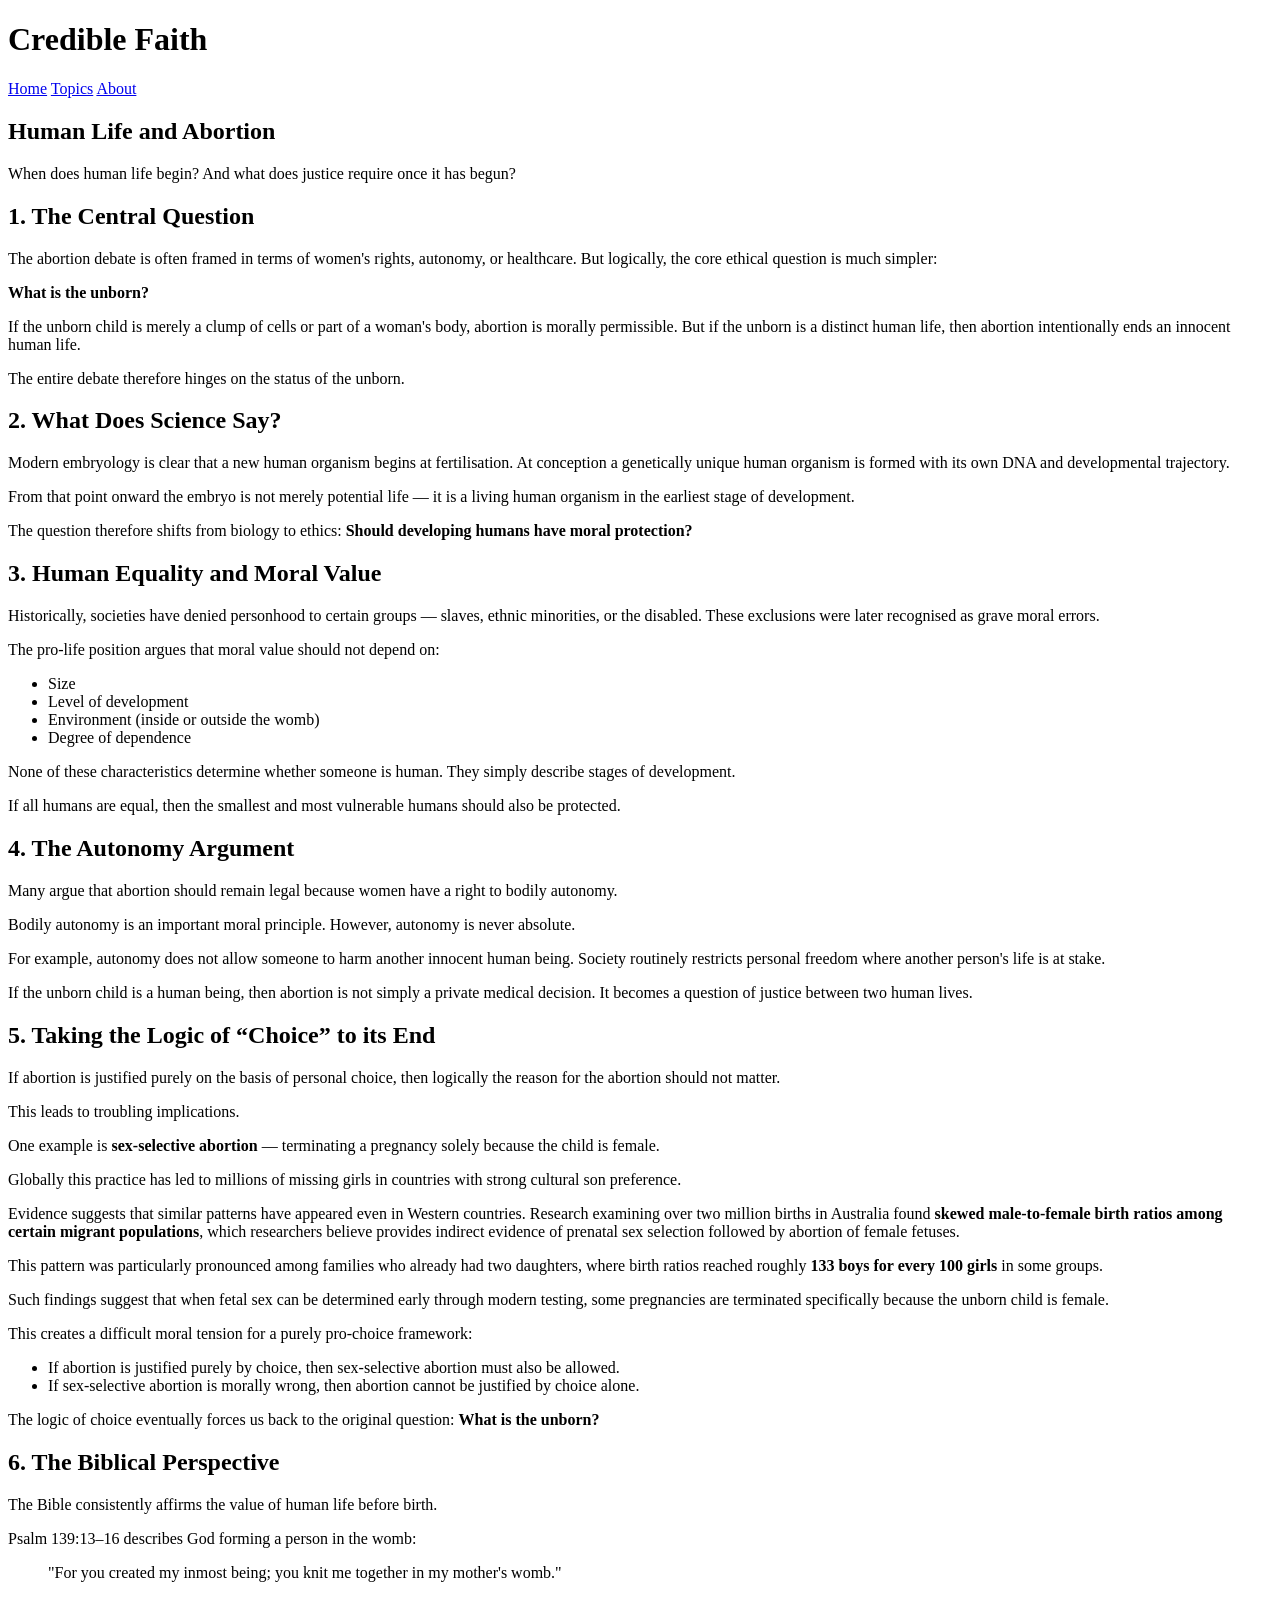
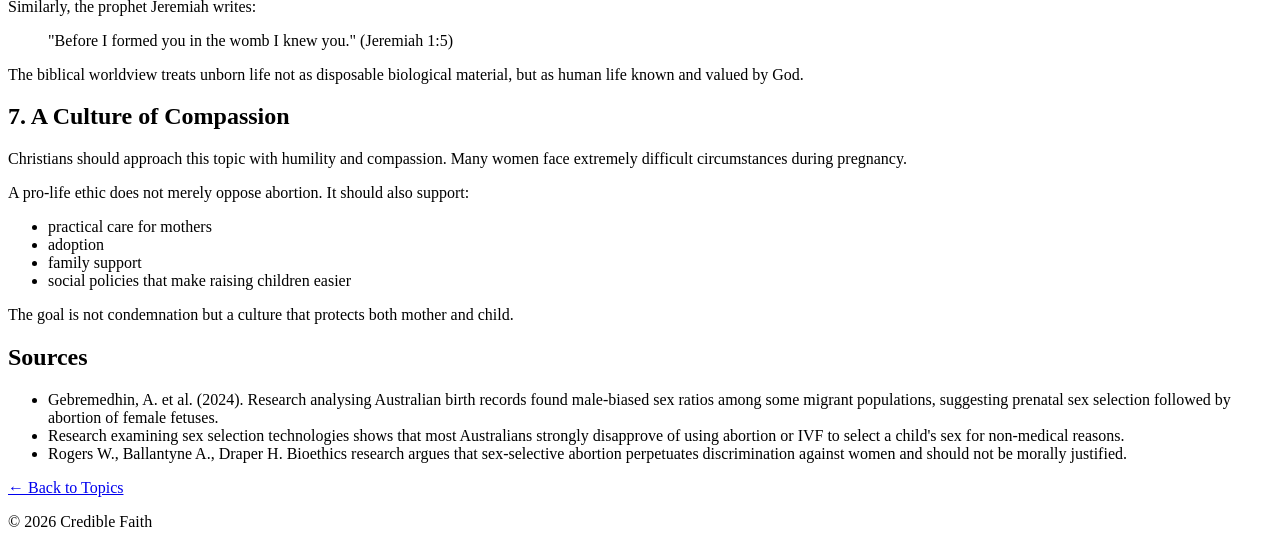
==== abortion.html @ 1b99ad3c "Create abortion.html" ====
<!doctype html>
<html lang="en">
<head>
  <meta charset="utf-8" />
  <meta name="viewport" content="width=device-width, initial-scale=1" />
  <title>Human Life and Abortion | Credible Faith</title>
  <meta name="description" content="A biblical and logical exploration of the ethics of abortion and the value of human life." />
  <link rel="stylesheet" href="../styles.css" />
</head>

<body>

<header class="site-header">
  <div class="container">
    <h1>Credible Faith</h1>
    <nav>
      <a href="../index.html">Home</a>
      <a href="../topics.html">Topics</a>
      <a href="../about.html">About</a>
    </nav>
  </div>
</header>

<section class="topic-hero">
  <div class="container">
    <h1>Human Life and Abortion</h1>
    <p>When does human life begin? And what does justice require once it has begun?</p>
  </div>
</section>

<section class="topic-content">
  <div class="container">

<h2>1. The Central Question</h2>

<p>
The abortion debate is often framed in terms of women's rights, autonomy, or healthcare.  
But logically, the core ethical question is much simpler:
</p>

<p><strong>What is the unborn?</strong></p>

<p>
If the unborn child is merely a clump of cells or part of a woman's body, abortion is morally permissible.  
But if the unborn is a distinct human life, then abortion intentionally ends an innocent human life.
</p>

<p>
The entire debate therefore hinges on the status of the unborn.
</p>


<h2>2. What Does Science Say?</h2>

<p>
Modern embryology is clear that a new human organism begins at fertilisation.
At conception a genetically unique human organism is formed with its own DNA and developmental trajectory.
</p>

<p>
From that point onward the embryo is not merely potential life — it is a living human organism in the earliest stage of development.
</p>

<p>
The question therefore shifts from biology to ethics:
<strong>Should developing humans have moral protection?</strong>
</p>


<h2>3. Human Equality and Moral Value</h2>

<p>
Historically, societies have denied personhood to certain groups — slaves, ethnic minorities, or the disabled.
These exclusions were later recognised as grave moral errors.
</p>

<p>
The pro-life position argues that moral value should not depend on:
</p>

<ul>
<li>Size</li>
<li>Level of development</li>
<li>Environment (inside or outside the womb)</li>
<li>Degree of dependence</li>
</ul>

<p>
None of these characteristics determine whether someone is human.
They simply describe stages of development.
</p>

<p>
If all humans are equal, then the smallest and most vulnerable humans should also be protected.
</p>


<h2>4. The Autonomy Argument</h2>

<p>
Many argue that abortion should remain legal because women have a right to bodily autonomy.
</p>

<p>
Bodily autonomy is an important moral principle.
However, autonomy is never absolute.
</p>

<p>
For example, autonomy does not allow someone to harm another innocent human being.
Society routinely restricts personal freedom where another person's life is at stake.
</p>

<p>
If the unborn child is a human being, then abortion is not simply a private medical decision.
It becomes a question of justice between two human lives.
</p>


<h2>5. Taking the Logic of “Choice” to its End</h2>

<p>
If abortion is justified purely on the basis of personal choice,
then logically the reason for the abortion should not matter.
</p>

<p>
This leads to troubling implications.
</p>

<p>
One example is <strong>sex-selective abortion</strong> — terminating a pregnancy solely because the child is female.
</p>

<p>
Globally this practice has led to millions of missing girls in countries with strong cultural son preference.
</p>

<p>
Evidence suggests that similar patterns have appeared even in Western countries.
Research examining over two million births in Australia found
<strong>skewed male-to-female birth ratios among certain migrant populations</strong>,
which researchers believe provides indirect evidence of prenatal sex selection followed by abortion of female fetuses.
</p>

<p>
This pattern was particularly pronounced among families who already had two daughters,
where birth ratios reached roughly <strong>133 boys for every 100 girls</strong> in some groups.
</p>

<p>
Such findings suggest that when fetal sex can be determined early through modern testing,
some pregnancies are terminated specifically because the unborn child is female.
</p>

<p>
This creates a difficult moral tension for a purely pro-choice framework:
</p>

<ul>
<li>If abortion is justified purely by choice, then sex-selective abortion must also be allowed.</li>
<li>If sex-selective abortion is morally wrong, then abortion cannot be justified by choice alone.</li>
</ul>

<p>
The logic of choice eventually forces us back to the original question:
<strong>What is the unborn?</strong>
</p>


<h2>6. The Biblical Perspective</h2>

<p>
The Bible consistently affirms the value of human life before birth.
</p>

<p>
Psalm 139:13–16 describes God forming a person in the womb:</p>

<blockquote>
"For you created my inmost being; you knit me together in my mother's womb."
</blockquote>

<p>
Similarly, the prophet Jeremiah writes:</p>

<blockquote>
"Before I formed you in the womb I knew you." (Jeremiah 1:5)
</blockquote>

<p>
The biblical worldview treats unborn life not as disposable biological material,
but as human life known and valued by God.
</p>


<h2>7. A Culture of Compassion</h2>

<p>
Christians should approach this topic with humility and compassion.
Many women face extremely difficult circumstances during pregnancy.
</p>

<p>
A pro-life ethic does not merely oppose abortion.
It should also support:
</p>

<ul>
<li>practical care for mothers</li>
<li>adoption</li>
<li>family support</li>
<li>social policies that make raising children easier</li>
</ul>

<p>
The goal is not condemnation but a culture that protects both mother and child.
</p>


<h2>Sources</h2>

<ul>

<li>
Gebremedhin, A. et al. (2024).  
Research analysing Australian birth records found male-biased sex ratios among some migrant populations,
suggesting prenatal sex selection followed by abortion of female fetuses.
</li>

<li>
Research examining sex selection technologies shows that most Australians strongly disapprove of using abortion
or IVF to select a child's sex for non-medical reasons.
</li>

<li>
Rogers W., Ballantyne A., Draper H.  
Bioethics research argues that sex-selective abortion perpetuates discrimination against women
and should not be morally justified.
</li>

</ul>


<div class="topic-nav">
<a href="../topics.html">← Back to Topics</a>
</div>


  </div>
</section>

<footer class="site-footer">
  <div class="container">
    <p>© 2026 Credible Faith</p>
  </div>
</footer>

</body>
</html>
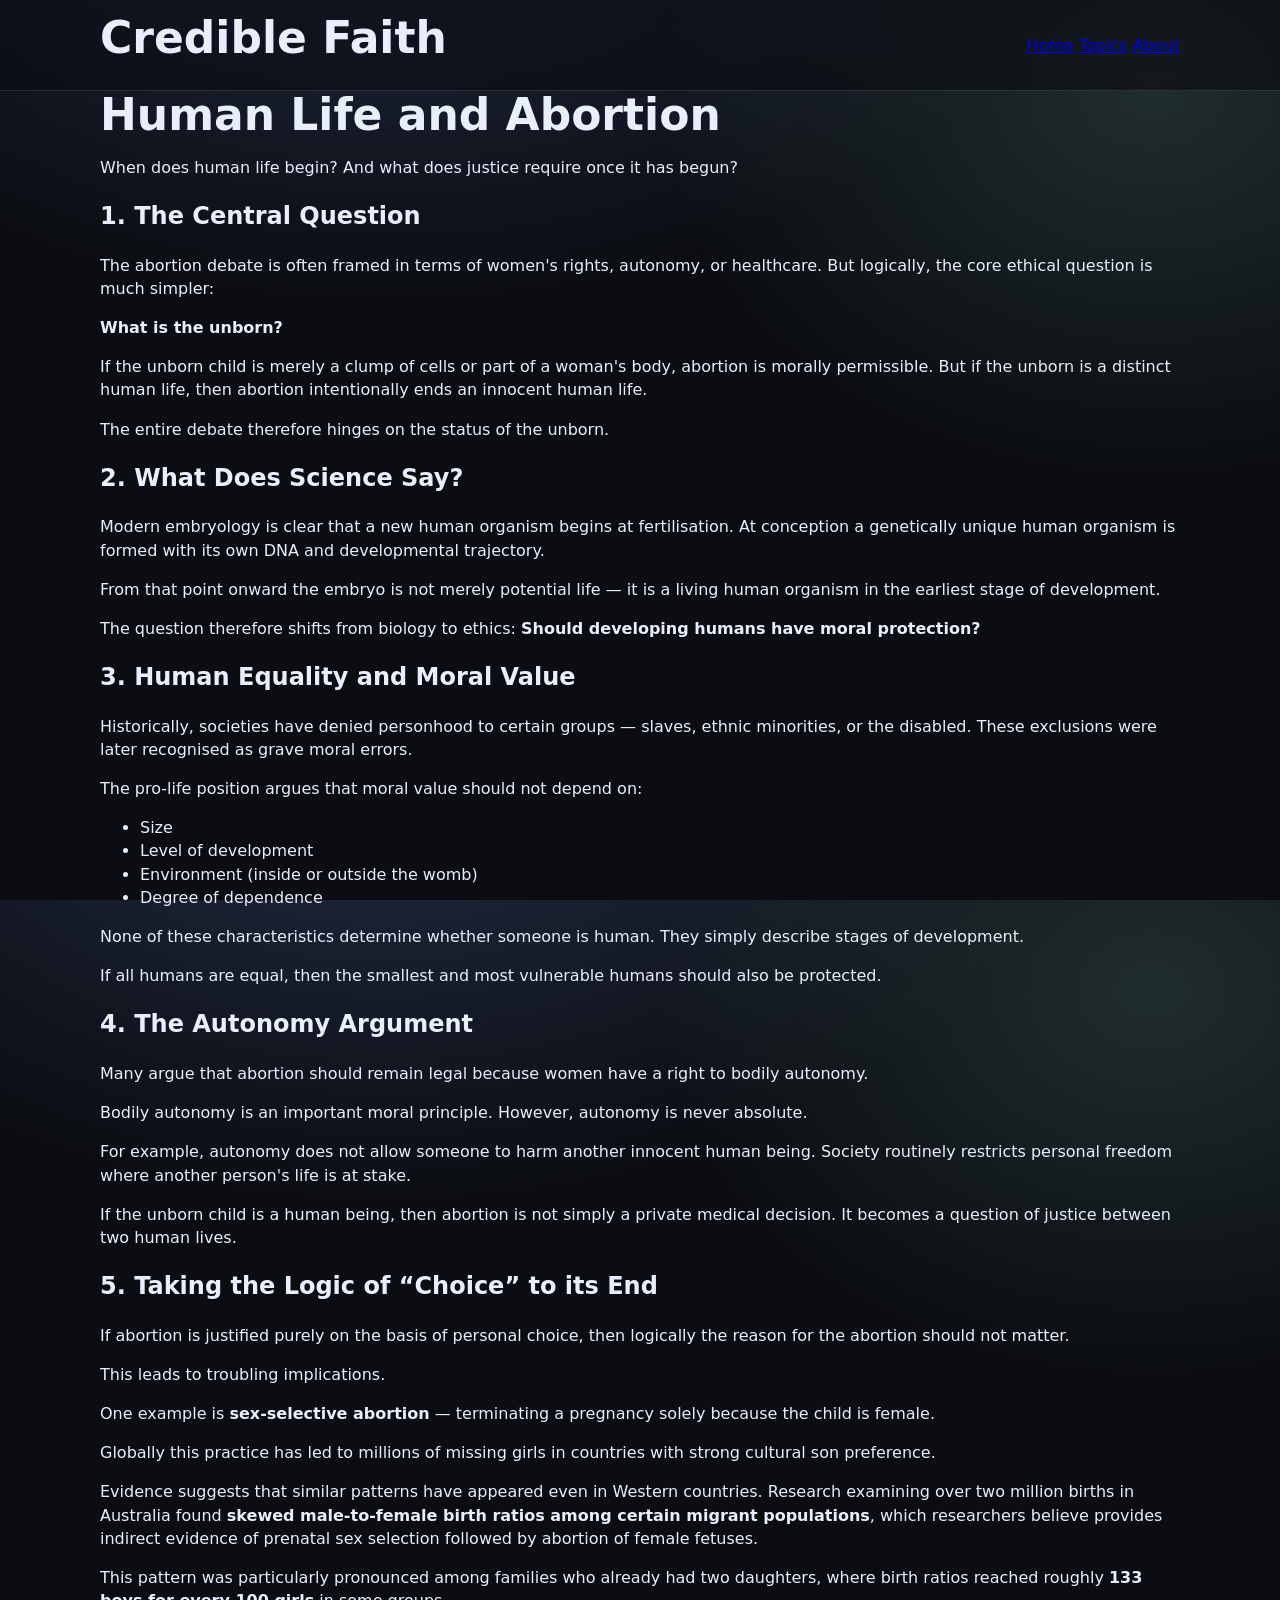
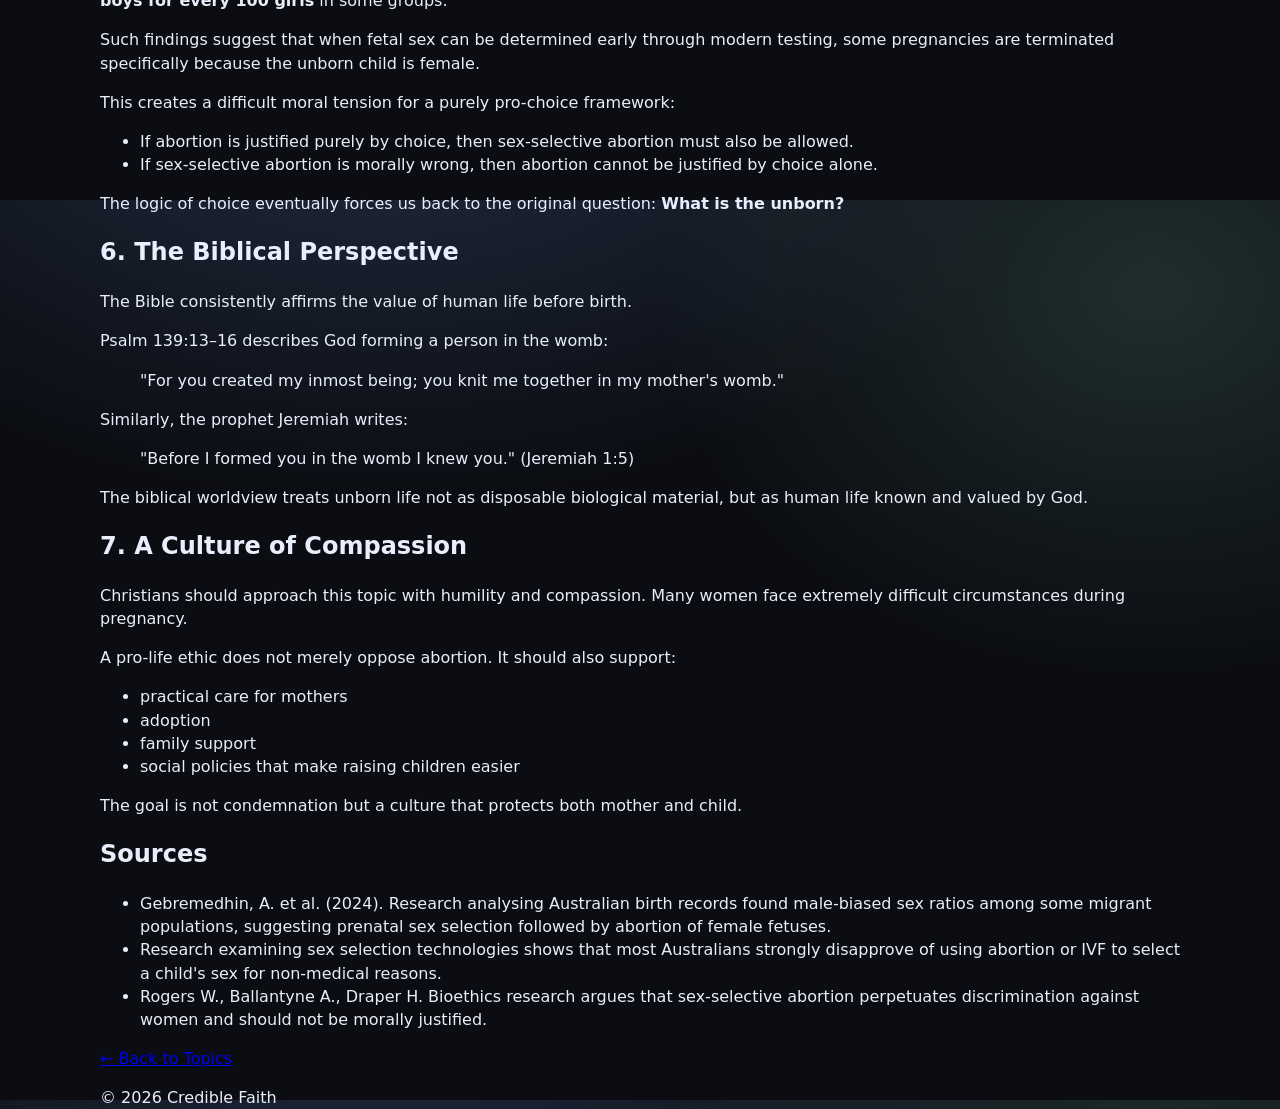
==== commit 8efc1122: "Update abortion.html" ====
--- a/abortion.html
+++ b/abortion.html
@@ -5,7 +5,7 @@
   <meta name="viewport" content="width=device-width, initial-scale=1" />
   <title>Human Life and Abortion | Credible Faith</title>
   <meta name="description" content="A biblical and logical exploration of the ethics of abortion and the value of human life." />
-  <link rel="stylesheet" href="../styles.css" />
+  <link rel="stylesheet" href="style.css" />
 </head>
 
 <body>
--- a/style.css
+++ b/style.css
@@ -0,0 +1,440 @@
+/* style.css (updated + tidied) */
+
+:root{
+  --bg: #0b0d12;
+  --panel: #111522;
+  --panel-2: #0f1320;
+  --text: #e9eefc;
+  --muted: #b6c0da;
+  --line: rgba(255,255,255,0.12);
+  --accent: #7aa7ff;
+  --accent-2: #9bf0d0;
+  --shadow: 0 14px 40px rgba(0,0,0,0.55);
+  --radius: 18px;
+  --radius-sm: 12px;
+  --max: 1080px;
+  --font: ui-sans-serif, system-ui, -apple-system, Segoe UI, Roboto, Arial, "Apple Color Emoji","Segoe UI Emoji";
+}
+
+*{ box-sizing: border-box; }
+html,body{ height:100%; }
+
+body{
+  margin:0;
+  font-family: var(--font);
+  background: radial-gradient(1200px 800px at 30% -20%, rgba(122,167,255,0.22), transparent 60%),
+              radial-gradient(900px 700px at 90% 10%, rgba(155,240,208,0.14), transparent 55%),
+              var(--bg);
+  color: var(--text);
+  line-height: 1.45;
+}
+
+.container{
+  width: min(var(--max), calc(100% - 40px));
+  margin: 0 auto;
+}
+
+.muted{ color: var(--muted); }
+.tight{ margin: 0; }
+
+/* Header */
+.site-header{
+  position: sticky;
+  top: 0;
+  z-index: 20;
+  backdrop-filter: blur(10px);
+  background: rgba(11,13,18,0.6);
+  border-bottom: 1px solid var(--line);
+}
+
+.site-header .container{
+  display:flex;
+  align-items:center;
+  justify-content: space-between;
+  padding: 14px 0;
+}
+
+.brand{
+  text-decoration: none;
+  color: var(--text);
+  font-weight: 700;
+  letter-spacing: 0.2px;
+}
+
+.nav a{
+  text-decoration:none;
+  color: var(--muted);
+  margin-left: 18px;
+  padding: 8px 10px;
+  border-radius: 10px;
+}
+
+.nav a:hover{
+  background: rgba(255,255,255,0.06);
+  color: var(--text);
+}
+
+.nav a.active{
+  color: var(--text);
+  background: rgba(122,167,255,0.16);
+}
+
+.nav a.disabled{
+  opacity: 0.5;
+  cursor: not-allowed;
+  pointer-events: none;
+}
+
+/* Typography + sections */
+.hero{ padding: 48px 0 28px; }
+
+.eyebrow{
+  color: var(--muted);
+  margin: 0 0 10px;
+  letter-spacing: 0.12em;
+  text-transform: uppercase;
+  font-size: 12px;
+}
+
+h1{
+  margin: 0 0 14px;
+  font-size: clamp(30px, 4vw, 44px);
+  line-height: 1.1;
+}
+
+.lead{
+  color: var(--muted);
+  font-size: 18px;
+  max-width: 70ch;
+}
+
+.page-head{ padding: 36px 0 14px; }
+.page-head h1{ margin-bottom: 10px; }
+
+/* Buttons */
+.cta-row{
+  display:flex;
+  gap: 12px;
+  margin: 22px 0 26px;
+  flex-wrap: wrap;
+}
+
+.button{
+  display:inline-flex;
+  align-items:center;
+  justify-content:center;
+  text-decoration:none;
+  color: var(--bg);
+  background: var(--accent);
+  padding: 12px 16px;
+  border-radius: 999px;
+  font-weight: 650;
+  border: 1px solid rgba(0,0,0,0.2);
+}
+
+.button:hover{ filter: brightness(1.04); }
+
+.button.secondary{
+  color: var(--text);
+  background: rgba(255,255,255,0.06);
+  border: 1px solid var(--line);
+}
+
+/* Cards */
+.card-grid{
+  display:grid;
+  grid-template-columns: repeat(3, minmax(0, 1fr));
+  gap: 14px;
+  margin-top: 16px;
+}
+
+.card{
+  background: rgba(17,21,34,0.72);
+  border: 1px solid var(--line);
+  border-radius: var(--radius);
+  padding: 16px;
+  box-shadow: 0 10px 24px rgba(0,0,0,0.22);
+}
+
+.card h2{
+  margin: 0 0 6px;
+  font-size: 16px;
+}
+
+.card p{
+  margin: 0;
+  color: var(--muted);
+  font-size: 14px;
+}
+
+.card ul{ margin: 10px 0 0; }
+
+/* Callout */
+.callout{
+  background: rgba(17,21,34,0.62);
+  border: 1px solid var(--line);
+  border-radius: var(--radius);
+  padding: 18px;
+  margin: 14px 0 22px;
+}
+
+.callout h2{ margin: 0 0 10px; font-size: 16px; }
+
+.steps{
+  margin: 0;
+  padding-left: 18px;
+  color: var(--muted);
+}
+
+.steps li{ margin: 8px 0; }
+.steps strong{ color: var(--text); }
+
+/* Grids + tiles */
+.grid{
+  display:grid;
+  grid-template-columns: repeat(4, minmax(0, 1fr));
+  gap: 14px;
+  padding: 10px 0 40px;
+}
+
+.tile{
+  text-align:left;
+  background: rgba(17,21,34,0.72);
+  border: 1px solid var(--line);
+  border-radius: var(--radius);
+  padding: 16px;
+  box-shadow: 0 10px 24px rgba(0,0,0,0.20);
+  cursor:pointer;
+  color: var(--text);
+  position: relative;
+  overflow:hidden;
+  transition: transform 120ms ease, border-color 120ms ease, background 120ms ease;
+}
+
+.tile:hover{
+  border-color: rgba(122,167,255,0.42);
+  transform: translateY(-1px);
+}
+
+.tile__num{
+  display:inline-flex;
+  align-items:center;
+  justify-content:center;
+  width: 30px;
+  height: 30px;
+  border-radius: 10px;
+  background: rgba(122,167,255,0.16);
+  border: 1px solid rgba(122,167,255,0.28);
+  color: var(--text);
+  font-weight: 700;
+  margin-bottom: 10px;
+}
+
+.tile__title{
+  display:block;
+  font-weight: 750;
+  font-size: 16px;
+  margin-bottom: 6px;
+}
+
+.tile__hint{
+  display:block;
+  color: var(--muted);
+  font-size: 13px;
+}
+
+/* Link tiles (topics page) */
+.tile--link{
+  text-decoration: none;
+  display: block;
+}
+
+/* Disable tiles that are placeholders (e.g. Coming soon) */
+.tile[aria-disabled="true"]{
+  opacity: 0.55;
+  cursor: not-allowed;
+  pointer-events: none;
+}
+
+/* Footer */
+.footer{
+  padding: 24px 0 40px;
+  border-top: 1px solid var(--line);
+  color: var(--muted);
+  font-size: 13px;
+}
+
+/* Modal */
+.no-scroll{ overflow: hidden; }
+
+.modal{
+  position: fixed;
+  inset: 0;
+  display: none;
+  z-index: 50;
+}
+.modal.open{ display:block; }
+
+.modal__overlay{
+  position:absolute;
+  inset:0;
+  background: rgba(0,0,0,0.65);
+}
+
+.modal__panel{
+  position: relative;
+  width: min(860px, calc(100% - 26px));
+  margin: 7vh auto;
+  background: rgba(17,21,34,0.92);
+  border: 1px solid var(--line);
+  border-radius: var(--radius);
+  box-shadow: var(--shadow);
+  padding: 18px 18px 14px;
+}
+
+.icon-button{
+  appearance:none;
+  border: 1px solid var(--line);
+  background: rgba(255,255,255,0.06);
+  color: var(--text);
+  border-radius: 12px;
+  padding: 8px 10px;
+  cursor:pointer;
+}
+
+.icon-button:hover{ background: rgba(255,255,255,0.10); }
+
+.modal__close{
+  position:absolute;
+  top: 12px;
+  right: 12px;
+}
+
+.modal__title{
+  margin: 0 44px 8px 0;
+  font-size: 22px;
+}
+
+.modal__subtitle{
+  margin: 0 0 14px;
+  color: var(--muted);
+}
+
+.tabs{
+  display:flex;
+  gap: 8px;
+  margin: 12px 0;
+}
+
+.tab{
+  border: 1px solid var(--line);
+  background: rgba(255,255,255,0.05);
+  color: var(--text);
+  border-radius: 999px;
+  padding: 10px 12px;
+  cursor:pointer;
+  font-weight: 650;
+}
+
+.tab.active{
+  background: rgba(122,167,255,0.18);
+  border-color: rgba(122,167,255,0.42);
+}
+
+.tabpanes{
+  border-top: 1px solid var(--line);
+  padding-top: 14px;
+}
+
+.tabpane{ display:none; }
+.tabpane.active{ display:block; }
+
+.tabpane h3{
+  margin: 0 0 8px;
+  font-size: 15px;
+}
+
+.tabpane p{
+  margin: 0 0 12px;
+  color: var(--muted);
+}
+
+.response-box{
+  background: rgba(15,19,32,0.7);
+  border: 1px solid var(--line);
+  border-radius: var(--radius-sm);
+  padding: 12px;
+}
+
+.response-label{
+  margin: 0 0 8px;
+  font-size: 12px;
+  color: var(--muted);
+  letter-spacing: 0.12em;
+  text-transform: uppercase;
+}
+
+.response-quote{
+  margin: 0;
+  color: var(--text);
+  font-weight: 650;
+}
+
+.small{
+  font-size: 12px;
+  color: var(--muted);
+  margin: 0;
+}
+
+.modal__footer{
+  border-top: 1px solid var(--line);
+  padding-top: 12px;
+  margin-top: 10px;
+}
+
+/* Topic page helpers */
+.stack{
+  display: grid;
+  gap: 14px;
+  margin: 12px 0 40px;
+}
+
+.bullets{
+  margin: 10px 0 0;
+  padding-left: 18px;
+}
+
+.bullets li{ margin: 8px 0; }
+
+.h3{
+  margin: 14px 0 6px;
+  font-size: 14px;
+  color: var(--text);
+}
+
+.qa__q{ margin: 12px 0 4px; }
+.qa__a{ margin: 0 0 10px; }
+
+/* Responsive */
+@media (max-width: 900px){
+  .grid{ grid-template-columns: repeat(2, minmax(0, 1fr)); }
+  .card-grid{ grid-template-columns: 1fr; }
+  .modal__panel{ margin: 4vh auto; }
+}
+
+@media (max-width: 420px){
+  .grid{ grid-template-columns: 1fr; }
+}
+
+/* reality.html helpers */
+.reality-meta{ margin-top: 14px; }
+
+kbd{
+  font-family: var(--font);
+  font-size: 12px;
+  padding: 2px 6px;
+  border-radius: 8px;
+  border: 1px solid var(--line);
+  background: rgba(255,255,255,0.06);
+  color: var(--text);
+}
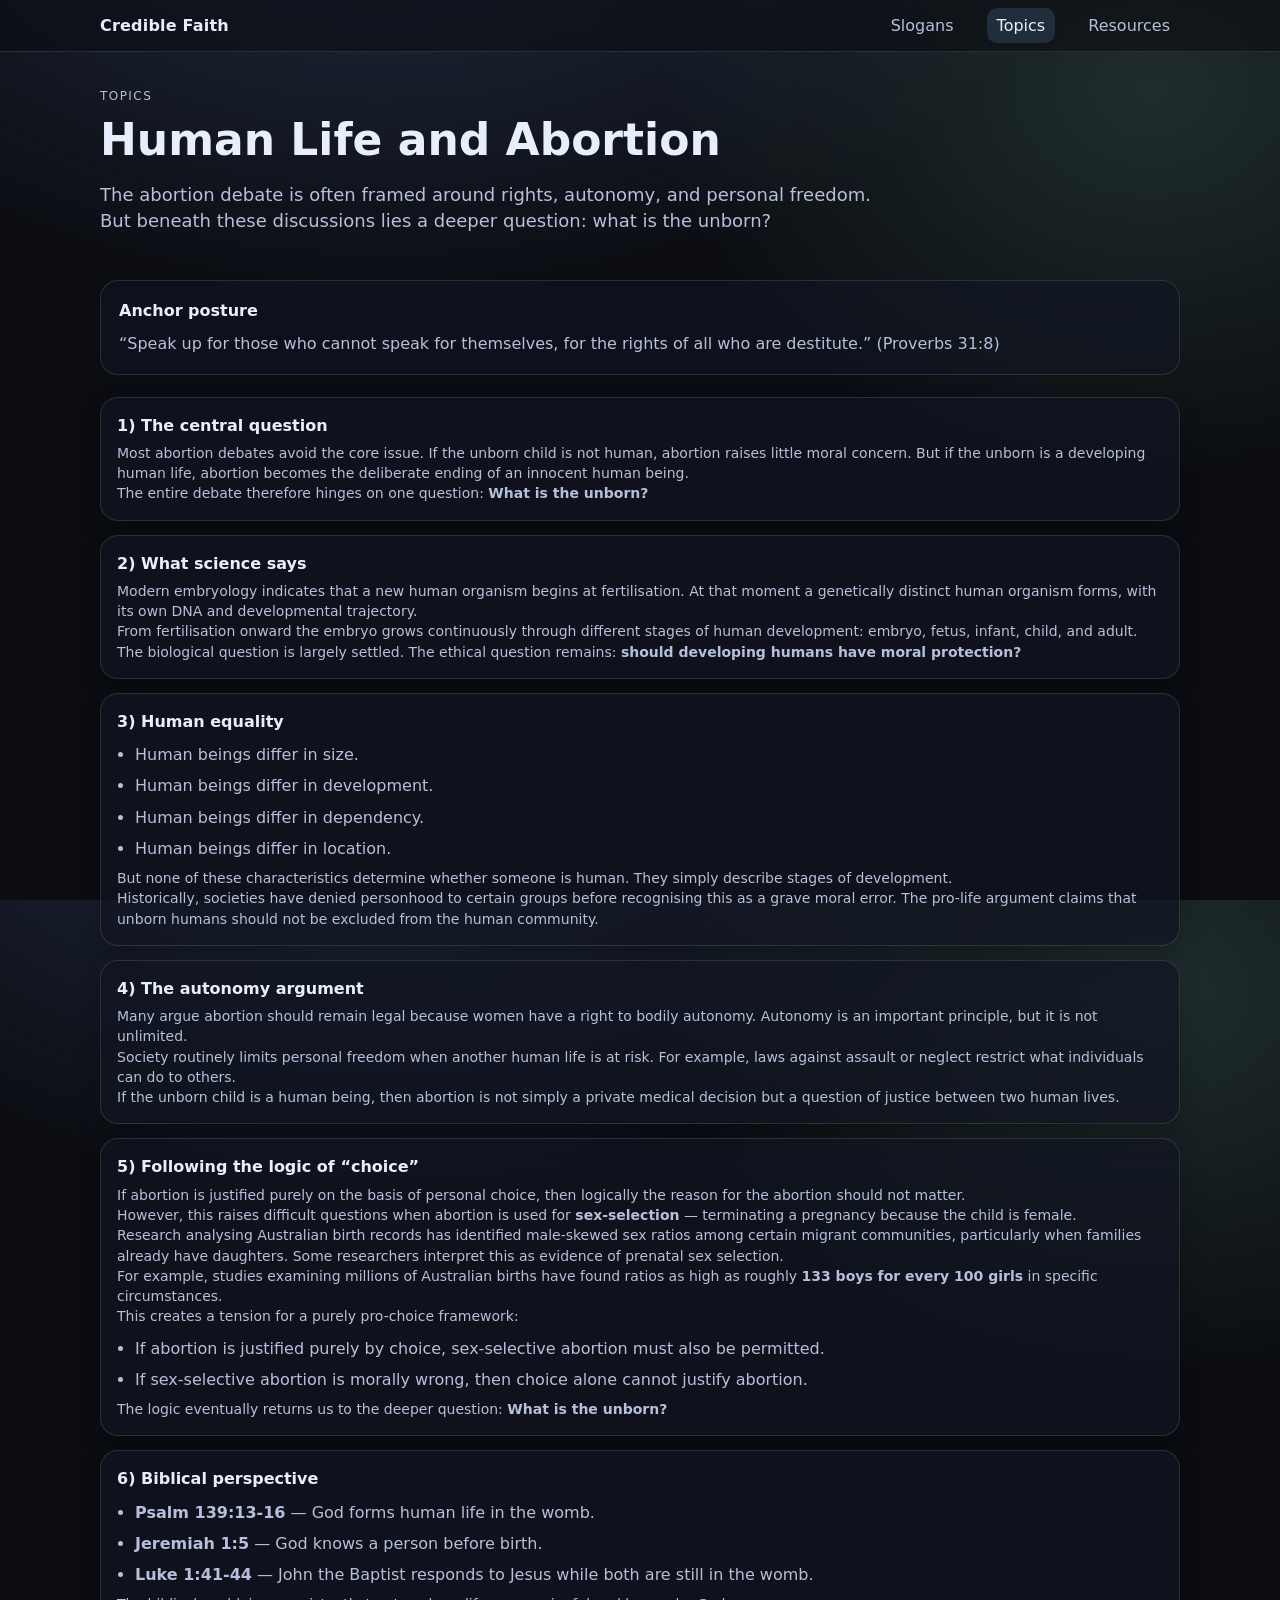
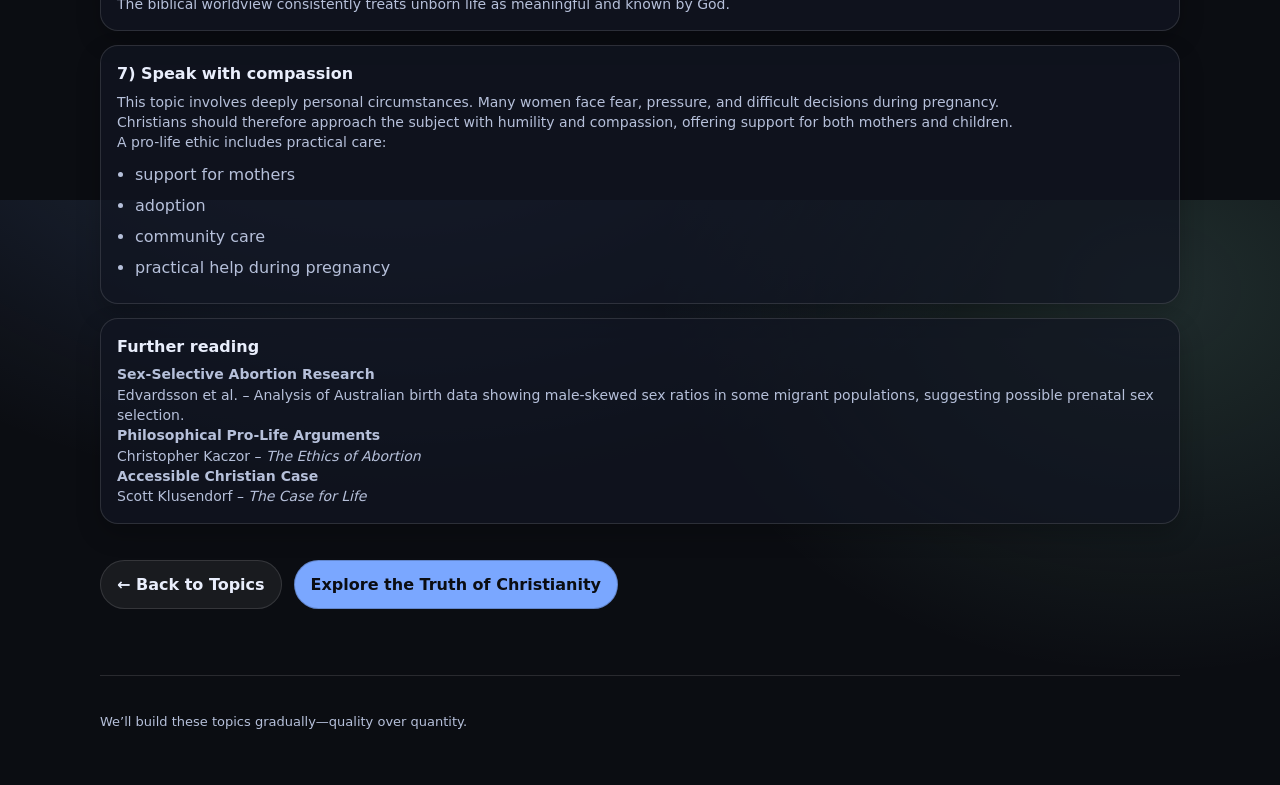
==== commit d929c449: "Update abortion.html" ====
--- a/abortion.html
+++ b/abortion.html
@@ -1,260 +1,240 @@
+<!-- abortion.html -->
 <!doctype html>
 <html lang="en">
 <head>
   <meta charset="utf-8" />
   <meta name="viewport" content="width=device-width, initial-scale=1" />
   <title>Human Life and Abortion | Credible Faith</title>
-  <meta name="description" content="A biblical and logical exploration of the ethics of abortion and the value of human life." />
+  <meta name="description" content="A calm and structured discussion of the ethics of abortion and the value of human life." />
   <link rel="stylesheet" href="style.css" />
 </head>
 
 <body>
-
 <header class="site-header">
   <div class="container">
-    <h1>Credible Faith</h1>
-    <nav>
-      <a href="../index.html">Home</a>
-      <a href="../topics.html">Topics</a>
-      <a href="../about.html">About</a>
+    <a class="brand" href="index.html">Credible Faith</a>
+    <nav class="nav">
+      <a href="slogans.html">Slogans</a>
+      <a class="active" href="topics.html">Topics</a>
+      <a href="resources.html">Resources</a>
     </nav>
   </div>
 </header>
 
-<section class="topic-hero">
-  <div class="container">
-    <h1>Human Life and Abortion</h1>
-    <p>When does human life begin? And what does justice require once it has begun?</p>
-  </div>
+<main class="container">
+
+<section class="page-head">
+  <p class="eyebrow">Topics</p>
+  <h1>Human Life and Abortion</h1>
+  <p class="lead">
+    The abortion debate is often framed around rights, autonomy, and personal freedom.
+    But beneath these discussions lies a deeper question: what is the unborn?
+  </p>
 </section>
 
-<section class="topic-content">
-  <div class="container">
-
-<h2>1. The Central Question</h2>
-
-<p>
-The abortion debate is often framed in terms of women's rights, autonomy, or healthcare.  
-But logically, the core ethical question is much simpler:
-</p>
-
-<p><strong>What is the unborn?</strong></p>
-
-<p>
-If the unborn child is merely a clump of cells or part of a woman's body, abortion is morally permissible.  
-But if the unborn is a distinct human life, then abortion intentionally ends an innocent human life.
-</p>
-
-<p>
-The entire debate therefore hinges on the status of the unborn.
-</p>
-
-
-<h2>2. What Does Science Say?</h2>
-
-<p>
-Modern embryology is clear that a new human organism begins at fertilisation.
-At conception a genetically unique human organism is formed with its own DNA and developmental trajectory.
-</p>
-
-<p>
-From that point onward the embryo is not merely potential life — it is a living human organism in the earliest stage of development.
-</p>
-
-<p>
-The question therefore shifts from biology to ethics:
-<strong>Should developing humans have moral protection?</strong>
-</p>
-
-
-<h2>3. Human Equality and Moral Value</h2>
-
-<p>
-Historically, societies have denied personhood to certain groups — slaves, ethnic minorities, or the disabled.
-These exclusions were later recognised as grave moral errors.
-</p>
-
-<p>
-The pro-life position argues that moral value should not depend on:
-</p>
-
-<ul>
-<li>Size</li>
-<li>Level of development</li>
-<li>Environment (inside or outside the womb)</li>
-<li>Degree of dependence</li>
-</ul>
-
-<p>
-None of these characteristics determine whether someone is human.
+<section class="callout">
+  <h2>Anchor posture</h2>
+  <p class="muted tight">
+    “Speak up for those who cannot speak for themselves, for the rights of all who are destitute.” (Proverbs 31:8)
+  </p>
+</section>
+
+<section class="stack">
+
+<article class="card">
+<h2>1) The central question</h2>
+
+<p class="muted">
+Most abortion debates avoid the core issue.
+If the unborn child is not human, abortion raises little moral concern.
+But if the unborn is a developing human life, abortion becomes the deliberate ending of an innocent human being.
+</p>
+
+<p class="muted">
+The entire debate therefore hinges on one question:
+<strong>What is the unborn?</strong>
+</p>
+</article>
+
+<article class="card">
+<h2>2) What science says</h2>
+
+<p class="muted">
+Modern embryology indicates that a new human organism begins at fertilisation.
+At that moment a genetically distinct human organism forms, with its own DNA and developmental trajectory.
+</p>
+
+<p class="muted">
+From fertilisation onward the embryo grows continuously through different stages of human development:
+embryo, fetus, infant, child, and adult.
+</p>
+
+<p class="muted">
+The biological question is largely settled.
+The ethical question remains:
+<strong>should developing humans have moral protection?</strong>
+</p>
+</article>
+
+<article class="card">
+<h2>3) Human equality</h2>
+
+<ul class="bullets muted">
+<li>Human beings differ in size.</li>
+<li>Human beings differ in development.</li>
+<li>Human beings differ in dependency.</li>
+<li>Human beings differ in location.</li>
+</ul>
+
+<p class="muted">
+But none of these characteristics determine whether someone is human.
 They simply describe stages of development.
 </p>
 
-<p>
-If all humans are equal, then the smallest and most vulnerable humans should also be protected.
-</p>
-
-
-<h2>4. The Autonomy Argument</h2>
-
-<p>
-Many argue that abortion should remain legal because women have a right to bodily autonomy.
-</p>
-
-<p>
-Bodily autonomy is an important moral principle.
-However, autonomy is never absolute.
-</p>
-
-<p>
-For example, autonomy does not allow someone to harm another innocent human being.
-Society routinely restricts personal freedom where another person's life is at stake.
-</p>
-
-<p>
-If the unborn child is a human being, then abortion is not simply a private medical decision.
-It becomes a question of justice between two human lives.
-</p>
-
-
-<h2>5. Taking the Logic of “Choice” to its End</h2>
-
-<p>
+<p class="muted">
+Historically, societies have denied personhood to certain groups before recognising this as a grave moral error.
+The pro-life argument claims that unborn humans should not be excluded from the human community.
+</p>
+</article>
+
+<article class="card">
+<h2>4) The autonomy argument</h2>
+
+<p class="muted">
+Many argue abortion should remain legal because women have a right to bodily autonomy.
+Autonomy is an important principle, but it is not unlimited.
+</p>
+
+<p class="muted">
+Society routinely limits personal freedom when another human life is at risk.
+For example, laws against assault or neglect restrict what individuals can do to others.
+</p>
+
+<p class="muted">
+If the unborn child is a human being, then abortion is not simply a private medical decision
+but a question of justice between two human lives.
+</p>
+</article>
+
+<article class="card">
+<h2>5) Following the logic of “choice”</h2>
+
+<p class="muted">
 If abortion is justified purely on the basis of personal choice,
 then logically the reason for the abortion should not matter.
 </p>
 
-<p>
-This leads to troubling implications.
-</p>
-
-<p>
-One example is <strong>sex-selective abortion</strong> — terminating a pregnancy solely because the child is female.
-</p>
-
-<p>
-Globally this practice has led to millions of missing girls in countries with strong cultural son preference.
-</p>
-
-<p>
-Evidence suggests that similar patterns have appeared even in Western countries.
-Research examining over two million births in Australia found
-<strong>skewed male-to-female birth ratios among certain migrant populations</strong>,
-which researchers believe provides indirect evidence of prenatal sex selection followed by abortion of female fetuses.
-</p>
-
-<p>
-This pattern was particularly pronounced among families who already had two daughters,
-where birth ratios reached roughly <strong>133 boys for every 100 girls</strong> in some groups.
-</p>
-
-<p>
-Such findings suggest that when fetal sex can be determined early through modern testing,
-some pregnancies are terminated specifically because the unborn child is female.
-</p>
-
-<p>
-This creates a difficult moral tension for a purely pro-choice framework:
-</p>
-
-<ul>
-<li>If abortion is justified purely by choice, then sex-selective abortion must also be allowed.</li>
-<li>If sex-selective abortion is morally wrong, then abortion cannot be justified by choice alone.</li>
-</ul>
-
-<p>
-The logic of choice eventually forces us back to the original question:
+<p class="muted">
+However, this raises difficult questions when abortion is used for
+<strong>sex-selection</strong> — terminating a pregnancy because the child is female.
+</p>
+
+<p class="muted">
+Research analysing Australian birth records has identified
+male-skewed sex ratios among certain migrant communities,
+particularly when families already have daughters.
+Some researchers interpret this as evidence of prenatal sex selection.
+</p>
+
+<p class="muted">
+For example, studies examining millions of Australian births have found
+ratios as high as roughly <strong>133 boys for every 100 girls</strong>
+in specific circumstances.
+</p>
+
+<p class="muted">
+This creates a tension for a purely pro-choice framework:
+</p>
+
+<ul class="bullets muted">
+<li>If abortion is justified purely by choice, sex-selective abortion must also be permitted.</li>
+<li>If sex-selective abortion is morally wrong, then choice alone cannot justify abortion.</li>
+</ul>
+
+<p class="muted">
+The logic eventually returns us to the deeper question:
 <strong>What is the unborn?</strong>
 </p>
 
-
-<h2>6. The Biblical Perspective</h2>
-
-<p>
-The Bible consistently affirms the value of human life before birth.
-</p>
-
-<p>
-Psalm 139:13–16 describes God forming a person in the womb:</p>
-
-<blockquote>
-"For you created my inmost being; you knit me together in my mother's womb."
-</blockquote>
-
-<p>
-Similarly, the prophet Jeremiah writes:</p>
-
-<blockquote>
-"Before I formed you in the womb I knew you." (Jeremiah 1:5)
-</blockquote>
-
-<p>
-The biblical worldview treats unborn life not as disposable biological material,
-but as human life known and valued by God.
-</p>
-
-
-<h2>7. A Culture of Compassion</h2>
-
-<p>
-Christians should approach this topic with humility and compassion.
-Many women face extremely difficult circumstances during pregnancy.
-</p>
-
-<p>
-A pro-life ethic does not merely oppose abortion.
-It should also support:
-</p>
-
-<ul>
-<li>practical care for mothers</li>
+</article>
+
+<article class="card">
+<h2>6) Biblical perspective</h2>
+
+<ul class="bullets muted">
+<li><strong>Psalm 139:13-16</strong> — God forms human life in the womb.</li>
+<li><strong>Jeremiah 1:5</strong> — God knows a person before birth.</li>
+<li><strong>Luke 1:41-44</strong> — John the Baptist responds to Jesus while both are still in the womb.</li>
+</ul>
+
+<p class="muted">
+The biblical worldview consistently treats unborn life as meaningful and known by God.
+</p>
+</article>
+
+<article class="card">
+<h2>7) Speak with compassion</h2>
+
+<p class="muted">
+This topic involves deeply personal circumstances.
+Many women face fear, pressure, and difficult decisions during pregnancy.
+</p>
+
+<p class="muted">
+Christians should therefore approach the subject with humility and compassion,
+offering support for both mothers and children.
+</p>
+
+<p class="muted">
+A pro-life ethic includes practical care:
+</p>
+
+<ul class="bullets muted">
+<li>support for mothers</li>
 <li>adoption</li>
-<li>family support</li>
-<li>social policies that make raising children easier</li>
-</ul>
-
-<p>
-The goal is not condemnation but a culture that protects both mother and child.
-</p>
-
-
-<h2>Sources</h2>
-
-<ul>
-
-<li>
-Gebremedhin, A. et al. (2024).  
-Research analysing Australian birth records found male-biased sex ratios among some migrant populations,
-suggesting prenatal sex selection followed by abortion of female fetuses.
-</li>
-
-<li>
-Research examining sex selection technologies shows that most Australians strongly disapprove of using abortion
-or IVF to select a child's sex for non-medical reasons.
-</li>
-
-<li>
-Rogers W., Ballantyne A., Draper H.  
-Bioethics research argues that sex-selective abortion perpetuates discrimination against women
-and should not be morally justified.
-</li>
-
-</ul>
-
-
-<div class="topic-nav">
-<a href="../topics.html">← Back to Topics</a>
+<li>community care</li>
+<li>practical help during pregnancy</li>
+</ul>
+
+</article>
+
+<article class="card">
+<h2>Further reading</h2>
+
+<div class="qa">
+
+<p class="qa__q"><strong>Sex-Selective Abortion Research</strong></p>
+<p class="qa__a muted">
+Edvardsson et al. – Analysis of Australian birth data showing male-skewed sex ratios
+in some migrant populations, suggesting possible prenatal sex selection.
+</p>
+
+<p class="qa__q"><strong>Philosophical Pro-Life Arguments</strong></p>
+<p class="qa__a muted">
+Christopher Kaczor – <em>The Ethics of Abortion</em>
+</p>
+
+<p class="qa__q"><strong>Accessible Christian Case</strong></p>
+<p class="qa__a muted">
+Scott Klusendorf – <em>The Case for Life</em>
+</p>
+
 </div>
 
-
-  </div>
+</article>
+
+<div class="cta-row">
+<a class="button secondary" href="topics.html">← Back to Topics</a>
+<a class="button" href="truth.html">Explore the Truth of Christianity</a>
+</div>
+
 </section>
 
-<footer class="site-footer">
-  <div class="container">
-    <p>© 2026 Credible Faith</p>
-  </div>
+<footer class="footer">
+<p class="muted">We’ll build these topics gradually—quality over quantity.</p>
 </footer>
+
+</main>
 
 </body>
 </html>
